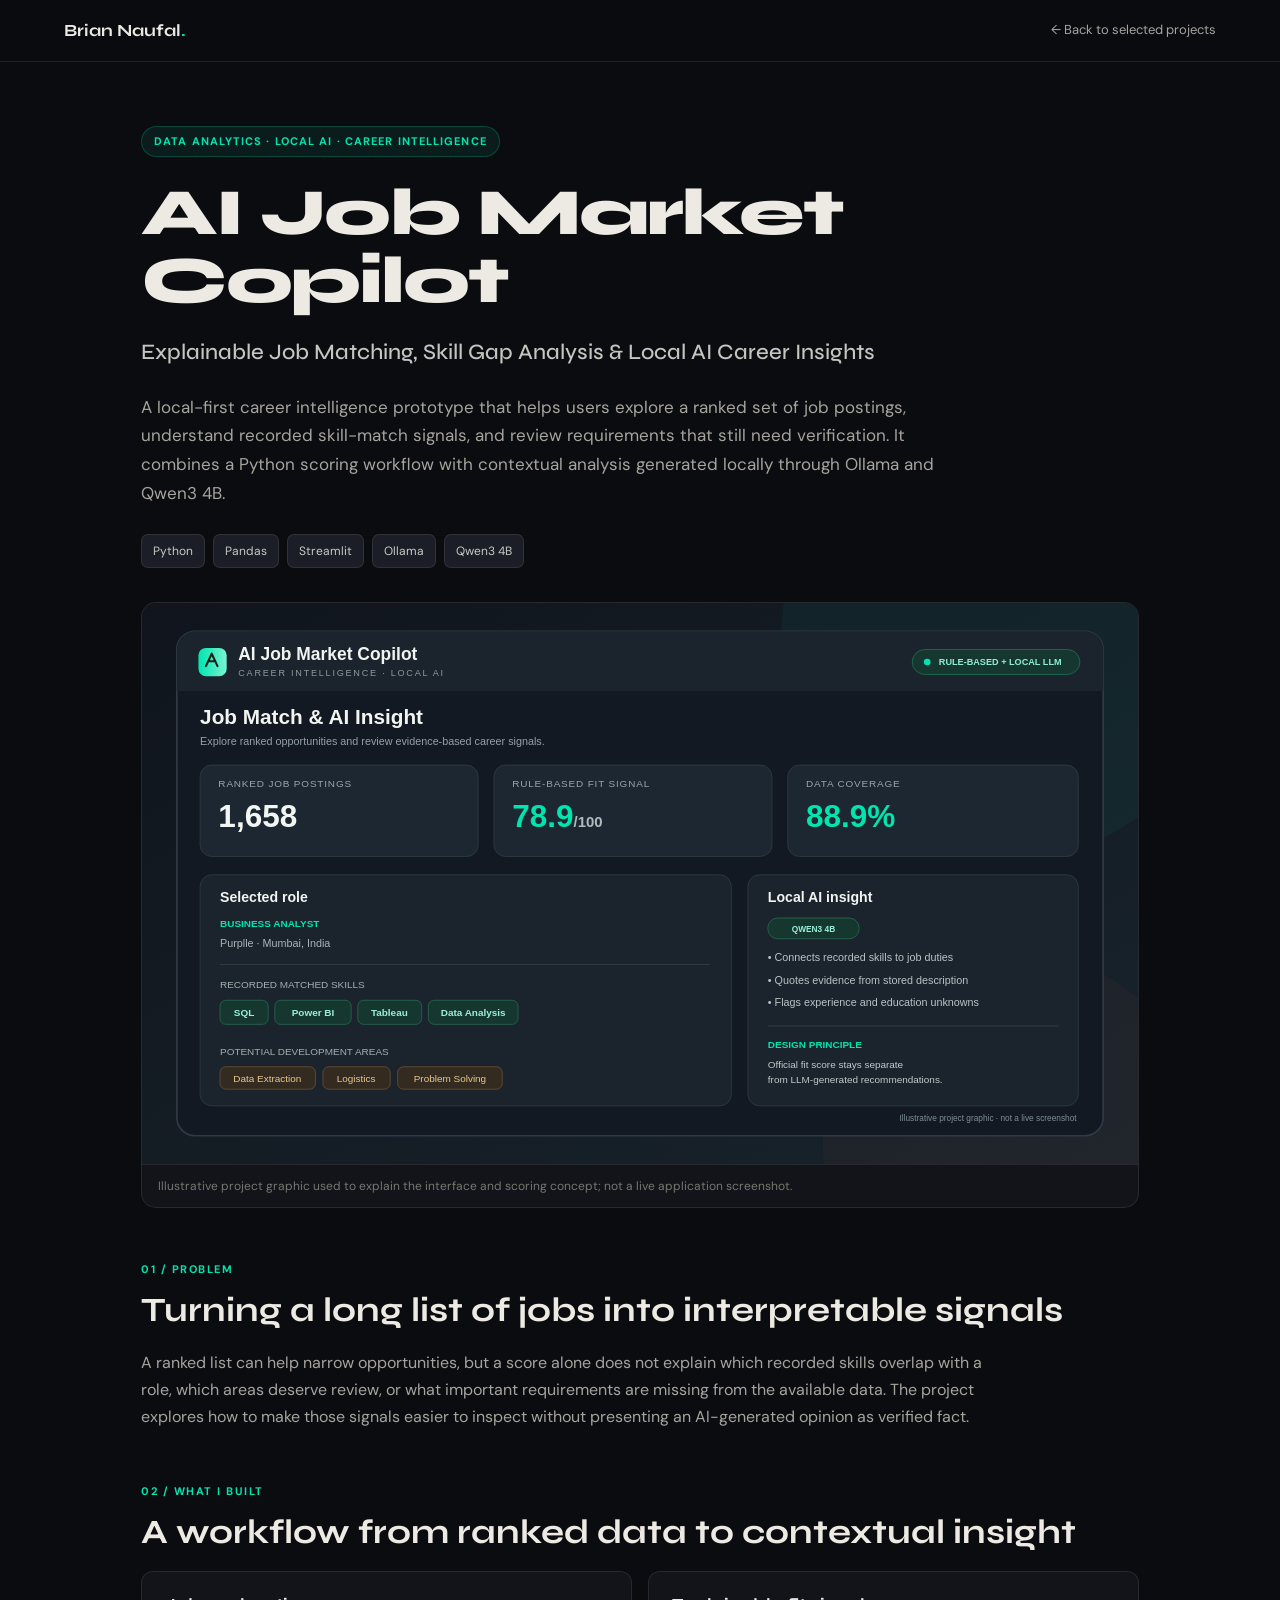
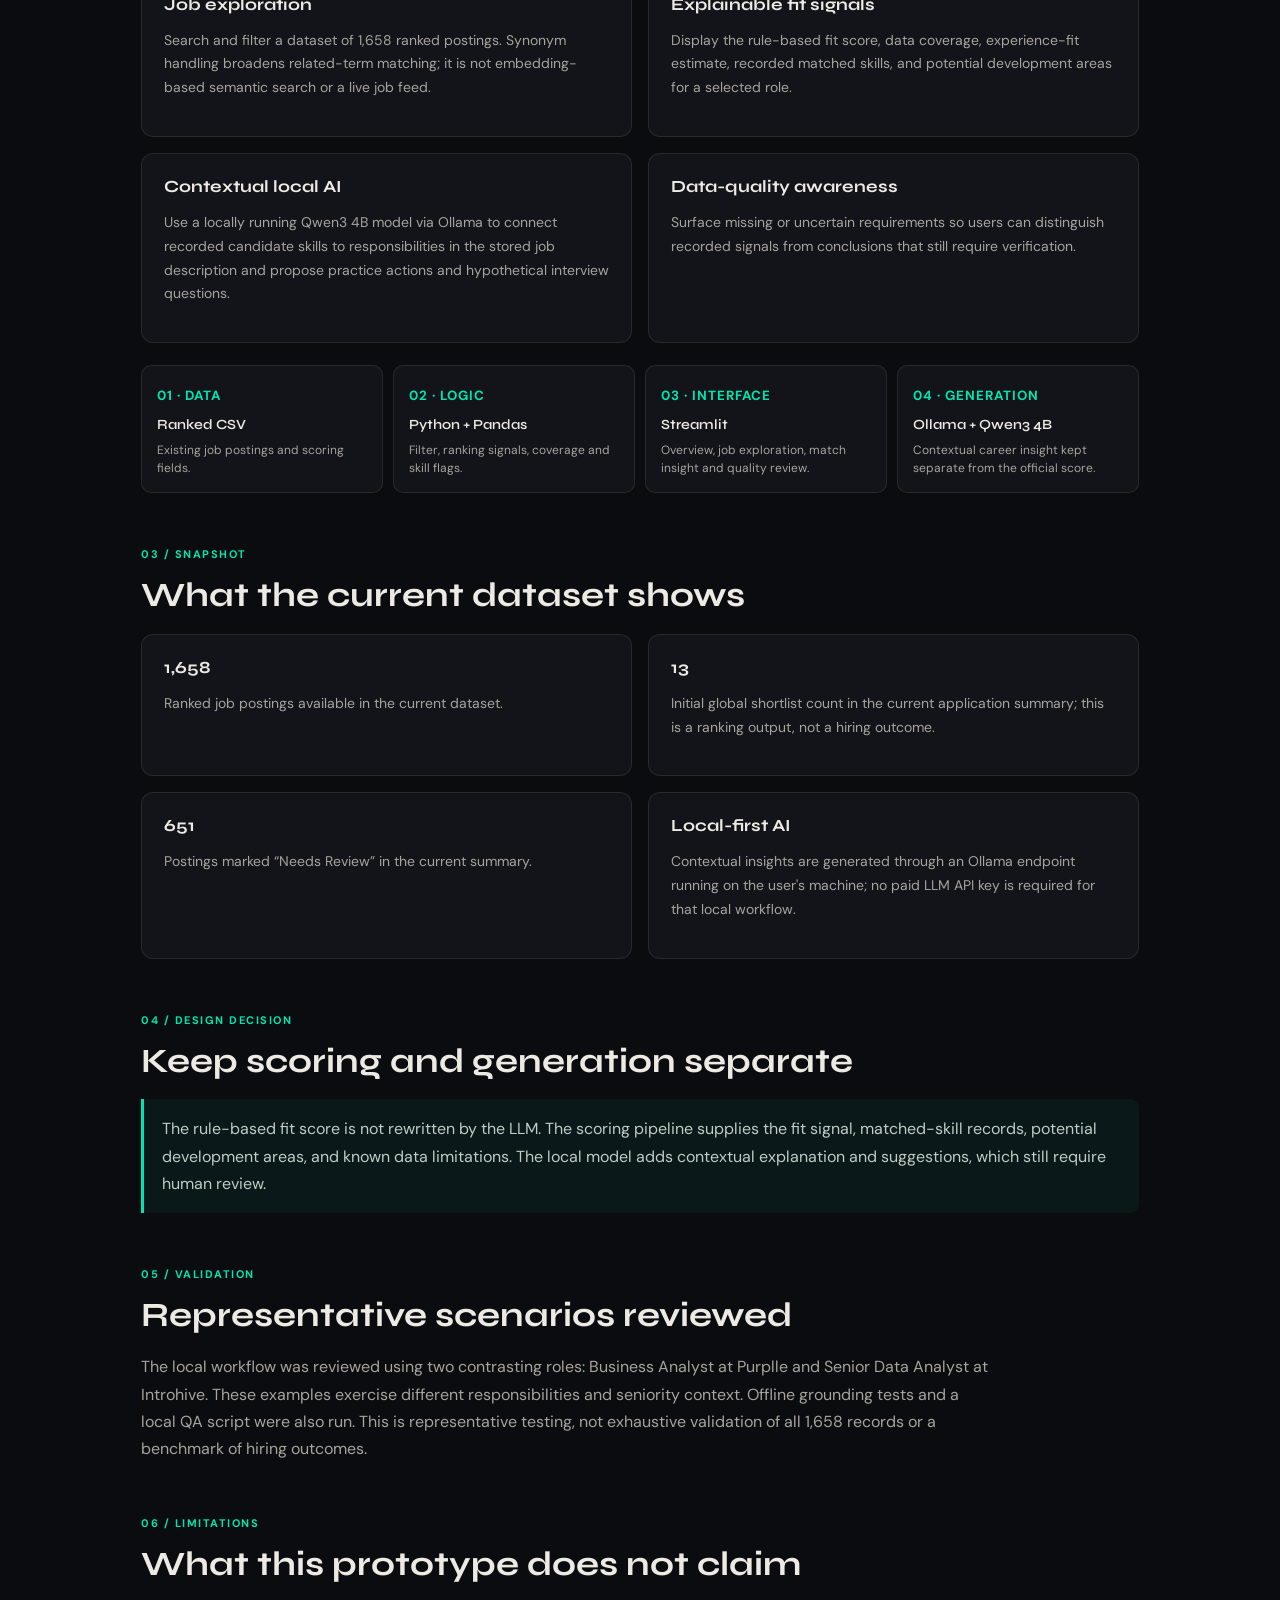
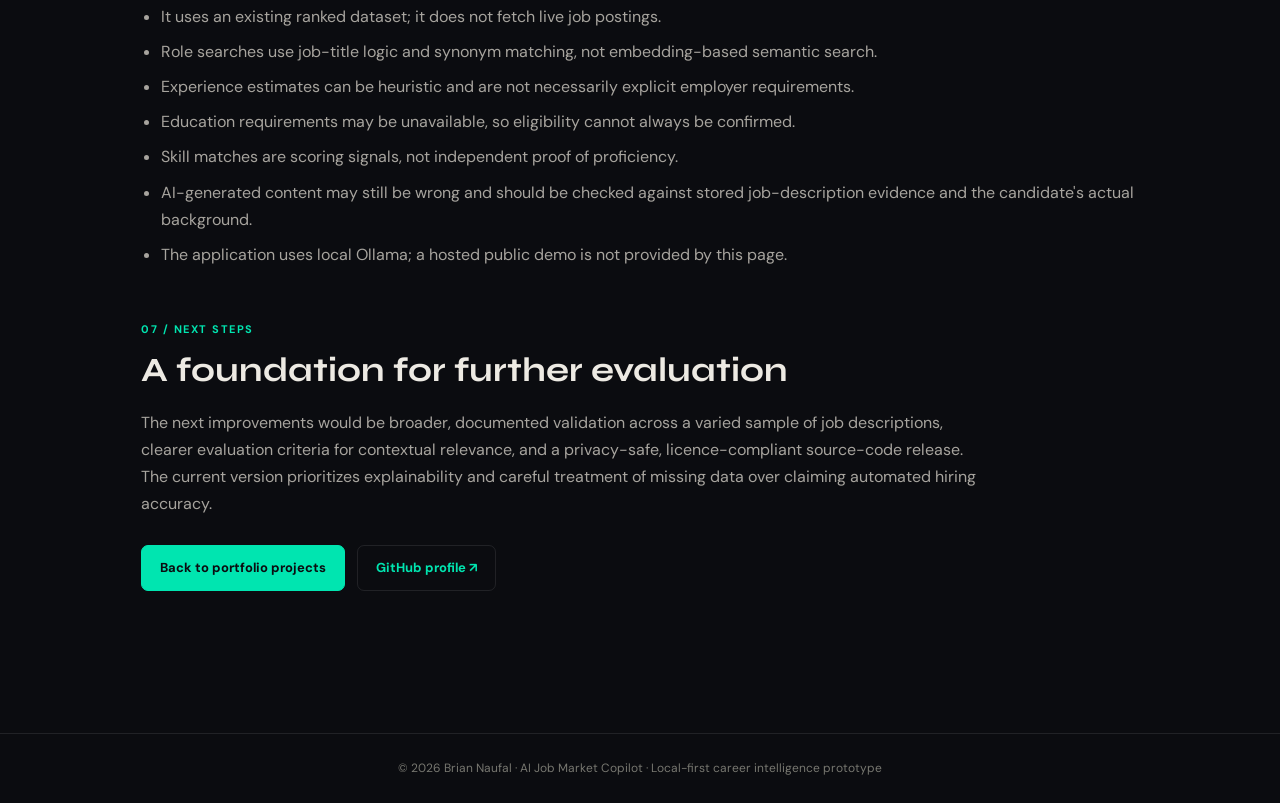
==== ai-job-market-copilot.html @ 07176ee2 "Add AI Job Market Copilot case study page" ====
<!doctype html>
<html lang="en">
<head>
<meta charset="utf-8">
<meta name="viewport" content="width=device-width, initial-scale=1">
<meta name="description" content="AI Job Market Copilot: explainable job matching, skill gap analysis, and contextual local AI career insights.">
<title>AI Job Market Copilot — Brian Naufal</title>
<link rel="preconnect" href="https://fonts.googleapis.com">
<link rel="preconnect" href="https://fonts.gstatic.com" crossorigin>
<link href="https://fonts.googleapis.com/css2?family=Syne:wght@400;500;600;700;800&family=DM+Sans:wght@300;400;500;600;700&display=swap" rel="stylesheet">
<style>
:root{--bg:#0b0c10;--bg2:#13141a;--bg3:#1c1e27;--accent:#00e5b0;--accent2:#ff6b4a;--text:#edeae3;--text2:#a7a49e;--muted:#777770;--border:rgba(255,255,255,.09);--font-head:'Syne',sans-serif;--font-body:'DM Sans',sans-serif}
*{box-sizing:border-box}html{scroll-behavior:smooth}body{margin:0;background:var(--bg);color:var(--text);font:16px/1.7 var(--font-body)}a{color:var(--accent);text-decoration:none}a:hover{color:#8affe2}nav{height:62px;position:sticky;top:0;z-index:5;display:flex;align-items:center;justify-content:space-between;padding:0 5vw;background:rgba(11,12,16,.92);backdrop-filter:blur(14px);border-bottom:1px solid var(--border)}.logo{font:700 17px var(--font-head);color:var(--text)}.logo span{color:var(--accent)}.nav-back{font-size:13px;color:var(--text2)}main{max-width:1050px;margin:auto;padding:64px 26px 90px}.eyebrow{display:inline-block;padding:5px 12px;border-radius:100px;background:rgba(0,229,176,.08);border:1px solid rgba(0,229,176,.22);color:var(--accent);font-size:11px;font-weight:700;letter-spacing:1.1px;text-transform:uppercase}.hero h1{font:800 clamp(38px,6vw,66px)/1.03 var(--font-head);letter-spacing:-2px;margin:22px 0 12px}.subtitle{font:500 clamp(17px,2vw,22px)/1.45 var(--font-head);color:#c4c6c0;max-width:830px}.lead{max-width:820px;color:var(--text2);font-size:17px;margin:24px 0}.tags{display:flex;gap:8px;flex-wrap:wrap;margin:26px 0 34px}.tag{padding:6px 11px;border:1px solid var(--border);border-radius:7px;background:var(--bg3);font-size:12px;color:#c6cbc5}.preview{border:1px solid var(--border);border-radius:15px;overflow:hidden;background:var(--bg2);margin:32px 0 48px}.preview img{display:block;width:100%;height:auto}.preview figcaption{padding:11px 16px;border-top:1px solid var(--border);font-size:12px;color:var(--muted)}section{margin:52px 0}.section-label{font-size:11px;text-transform:uppercase;letter-spacing:1.5px;color:var(--accent);font-weight:700}.section-title{font:700 clamp(25px,3vw,34px)/1.2 var(--font-head);margin:8px 0 18px}.body-copy{color:var(--text2);max-width:850px}.grid{display:grid;grid-template-columns:repeat(2,minmax(0,1fr));gap:16px}.card{background:var(--bg2);border:1px solid var(--border);border-radius:12px;padding:22px}.card h3{font:700 17px var(--font-head);margin:0 0 8px}.card p,.card li{color:var(--text2);font-size:14px}.card ul{padding-left:19px;margin:9px 0 0}.flow{display:grid;grid-template-columns:repeat(4,minmax(0,1fr));gap:10px;margin-top:22px}.step{background:var(--bg2);border:1px solid var(--border);border-radius:10px;padding:15px}.step small{color:var(--accent);text-transform:uppercase;letter-spacing:1px;font-weight:700}.step strong{display:block;font:600 14px var(--font-head);margin:8px 0}.step span{display:block;color:var(--text2);font-size:12px;line-height:1.5}.note{border-left:3px solid var(--accent);background:rgba(0,229,176,.055);padding:16px 18px;color:#c2cbc5;border-radius:0 9px 9px 0}.limit-list{color:var(--text2);padding-left:20px}.limit-list li{margin:8px 0}.actions{display:flex;gap:12px;flex-wrap:wrap;margin-top:28px}.button{display:inline-flex;padding:11px 18px;border-radius:7px;border:1px solid var(--border);font-weight:700;font-size:13px}.button.primary{background:var(--accent);color:#0b0c10;border-color:var(--accent)}footer{padding:24px 5vw;border-top:1px solid var(--border);color:var(--muted);font-size:12px;text-align:center}@media(max-width:700px){main{padding:45px 18px 65px}.grid{grid-template-columns:1fr}.flow{grid-template-columns:repeat(2,minmax(0,1fr))}nav{padding:0 18px}.nav-back{font-size:12px}}
</style>
</head>
<body>
<nav><a class="logo" href="index.html">Brian Naufal<span>.</span></a><a class="nav-back" href="index.html#projects">← Back to selected projects</a></nav>
<main>
<header class="hero">
<span class="eyebrow">Data Analytics · Local AI · Career Intelligence</span>
<h1>AI Job Market<br>Copilot</h1>
<p class="subtitle">Explainable Job Matching, Skill Gap Analysis &amp; Local AI Career Insights</p>
<p class="lead">A local-first career intelligence prototype that helps users explore a ranked set of job postings, understand recorded skill-match signals, and review requirements that still need verification. It combines a Python scoring workflow with contextual analysis generated locally through Ollama and Qwen3 4B.</p>
<div class="tags"><span class="tag">Python</span><span class="tag">Pandas</span><span class="tag">Streamlit</span><span class="tag">Ollama</span><span class="tag">Qwen3 4B</span></div>
<figure class="preview"><img src="assets/project-thumbnails/ai-job-market-copilot.svg" alt="Illustrative AI Job Market Copilot interface graphic"><figcaption>Illustrative project graphic used to explain the interface and scoring concept; not a live application screenshot.</figcaption></figure>
</header>

<section>
<p class="section-label">01 / Problem</p><h2 class="section-title">Turning a long list of jobs into interpretable signals</h2>
<p class="body-copy">A ranked list can help narrow opportunities, but a score alone does not explain which recorded skills overlap with a role, which areas deserve review, or what important requirements are missing from the available data. The project explores how to make those signals easier to inspect without presenting an AI-generated opinion as verified fact.</p>
</section>

<section>
<p class="section-label">02 / What I built</p><h2 class="section-title">A workflow from ranked data to contextual insight</h2>
<div class="grid">
<article class="card"><h3>Job exploration</h3><p>Search and filter a dataset of 1,658 ranked postings. Synonym handling broadens related-term matching; it is not embedding-based semantic search or a live job feed.</p></article>
<article class="card"><h3>Explainable fit signals</h3><p>Display the rule-based fit score, data coverage, experience-fit estimate, recorded matched skills, and potential development areas for a selected role.</p></article>
<article class="card"><h3>Contextual local AI</h3><p>Use a locally running Qwen3 4B model via Ollama to connect recorded candidate skills to responsibilities in the stored job description and propose practice actions and hypothetical interview questions.</p></article>
<article class="card"><h3>Data-quality awareness</h3><p>Surface missing or uncertain requirements so users can distinguish recorded signals from conclusions that still require verification.</p></article>
</div>
<div class="flow">
<div class="step"><small>01 · Data</small><strong>Ranked CSV</strong><span>Existing job postings and scoring fields.</span></div>
<div class="step"><small>02 · Logic</small><strong>Python + Pandas</strong><span>Filter, ranking signals, coverage and skill flags.</span></div>
<div class="step"><small>03 · Interface</small><strong>Streamlit</strong><span>Overview, job exploration, match insight and quality review.</span></div>
<div class="step"><small>04 · Generation</small><strong>Ollama + Qwen3 4B</strong><span>Contextual career insight kept separate from the official score.</span></div>
</div>
</section>

<section>
<p class="section-label">03 / Snapshot</p><h2 class="section-title">What the current dataset shows</h2>
<div class="grid">
<article class="card"><h3>1,658</h3><p>Ranked job postings available in the current dataset.</p></article>
<article class="card"><h3>13</h3><p>Initial global shortlist count in the current application summary; this is a ranking output, not a hiring outcome.</p></article>
<article class="card"><h3>651</h3><p>Postings marked “Needs Review” in the current summary.</p></article>
<article class="card"><h3>Local-first AI</h3><p>Contextual insights are generated through an Ollama endpoint running on the user's machine; no paid LLM API key is required for that local workflow.</p></article>
</div>
</section>

<section>
<p class="section-label">04 / Design decision</p><h2 class="section-title">Keep scoring and generation separate</h2>
<div class="note">The rule-based fit score is not rewritten by the LLM. The scoring pipeline supplies the fit signal, matched-skill records, potential development areas, and known data limitations. The local model adds contextual explanation and suggestions, which still require human review.</div>
</section>

<section>
<p class="section-label">05 / Validation</p><h2 class="section-title">Representative scenarios reviewed</h2>
<p class="body-copy">The local workflow was reviewed using two contrasting roles: Business Analyst at Purplle and Senior Data Analyst at Introhive. These examples exercise different responsibilities and seniority context. Offline grounding tests and a local QA script were also run. This is representative testing, not exhaustive validation of all 1,658 records or a benchmark of hiring outcomes.</p>
</section>

<section>
<p class="section-label">06 / Limitations</p><h2 class="section-title">What this prototype does not claim</h2>
<ul class="limit-list">
<li>It uses an existing ranked dataset; it does not fetch live job postings.</li>
<li>Role searches use job-title logic and synonym matching, not embedding-based semantic search.</li>
<li>Experience estimates can be heuristic and are not necessarily explicit employer requirements.</li>
<li>Education requirements may be unavailable, so eligibility cannot always be confirmed.</li>
<li>Skill matches are scoring signals, not independent proof of proficiency.</li>
<li>AI-generated content may still be wrong and should be checked against stored job-description evidence and the candidate's actual background.</li>
<li>The application uses local Ollama; a hosted public demo is not provided by this page.</li>
</ul>
</section>

<section>
<p class="section-label">07 / Next steps</p><h2 class="section-title">A foundation for further evaluation</h2>
<p class="body-copy">The next improvements would be broader, documented validation across a varied sample of job descriptions, clearer evaluation criteria for contextual relevance, and a privacy-safe, licence-compliant source-code release. The current version prioritizes explainability and careful treatment of missing data over claiming automated hiring accuracy.</p>
<div class="actions"><a class="button primary" href="index.html#projects">Back to portfolio projects</a><a class="button" href="https://github.com/briannaufal211" target="_blank" rel="noopener noreferrer">GitHub profile ↗</a></div>
</section>
</main>
<footer>© 2026 Brian Naufal · AI Job Market Copilot · Local-first career intelligence prototype</footer>
</body>
</html>
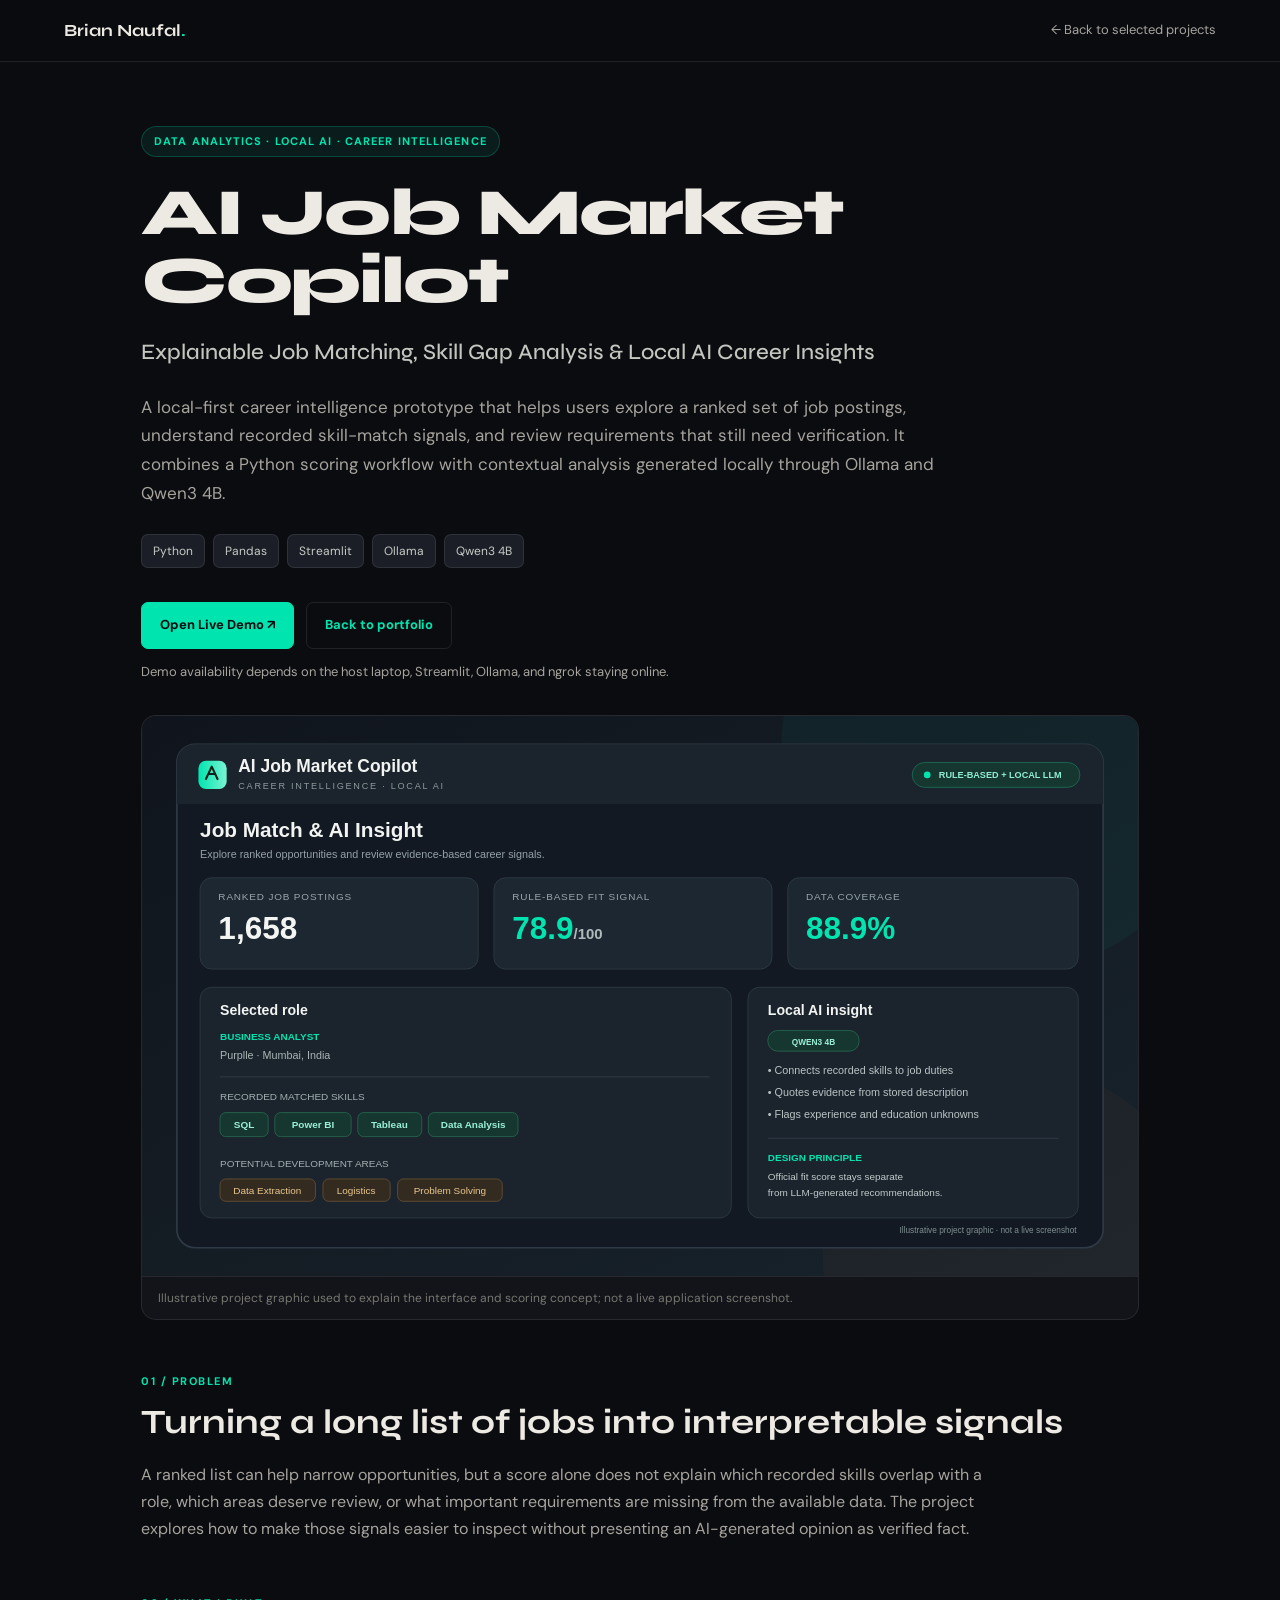
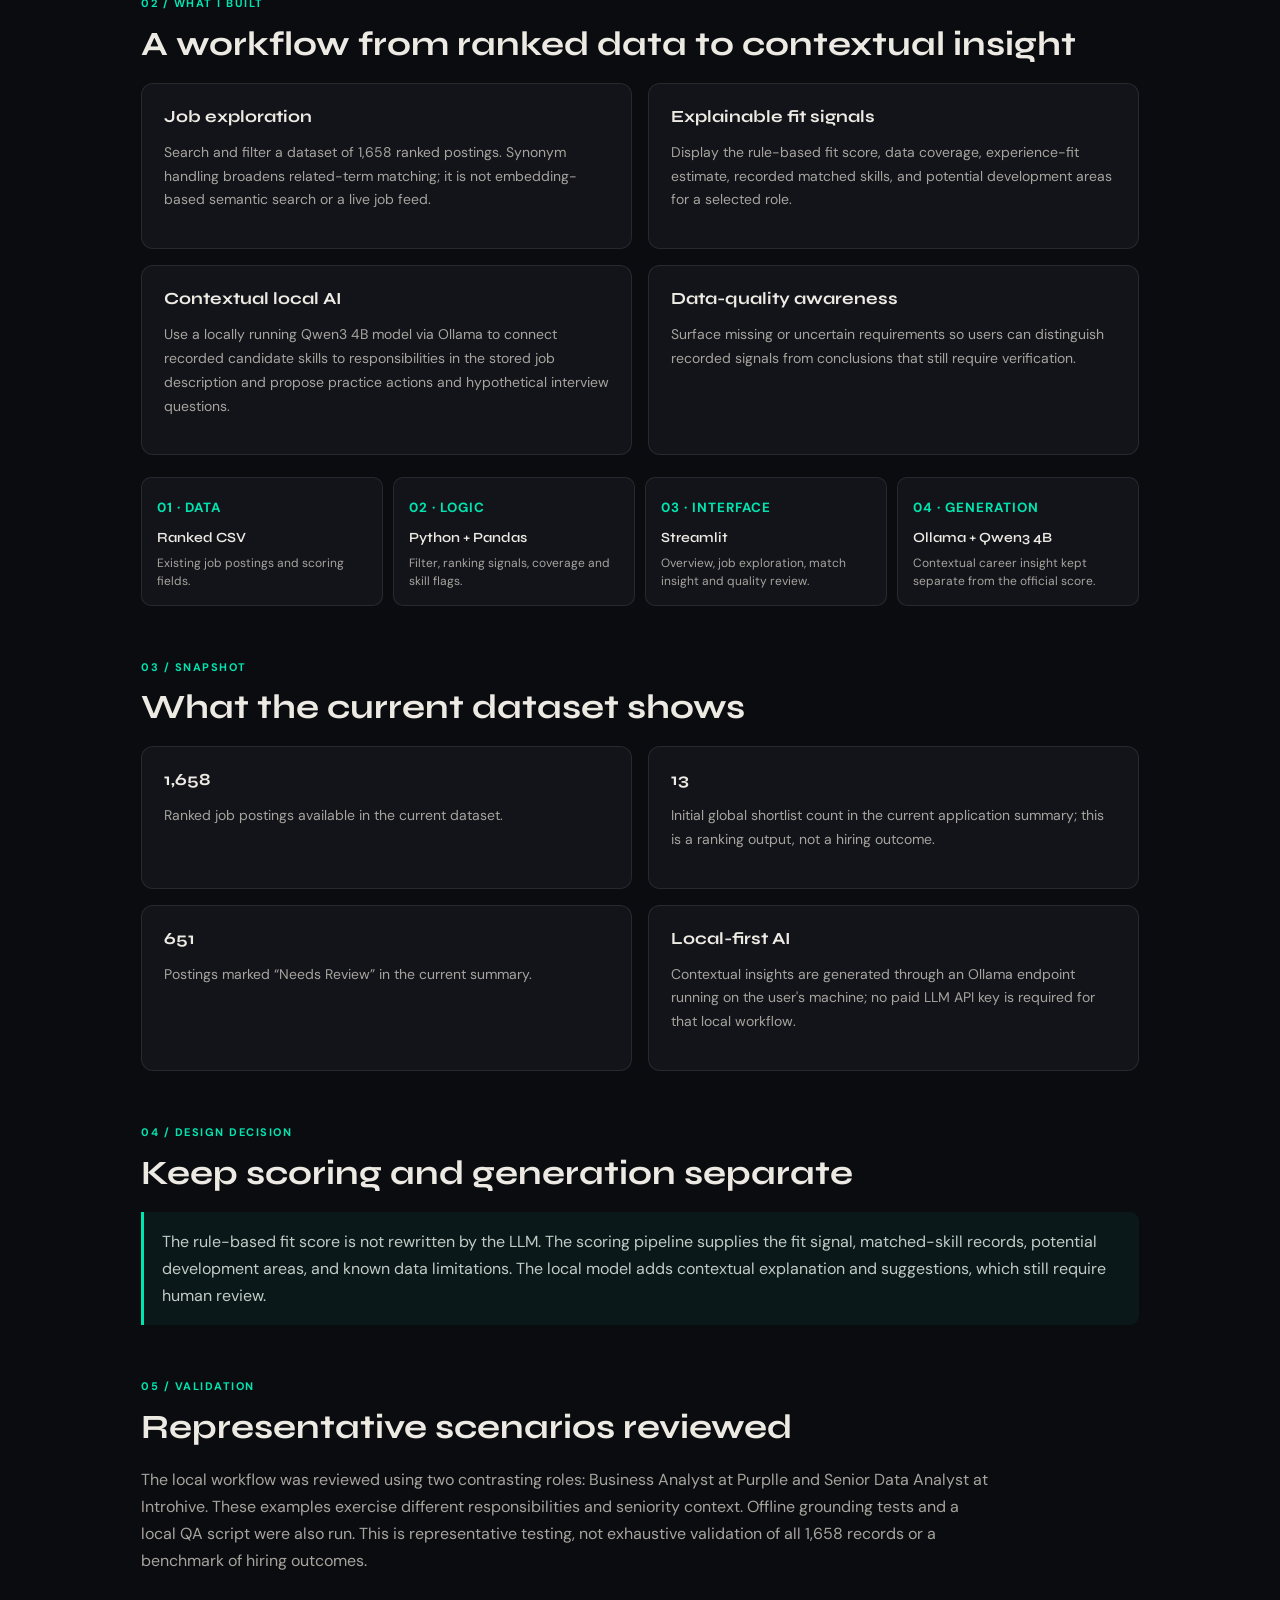
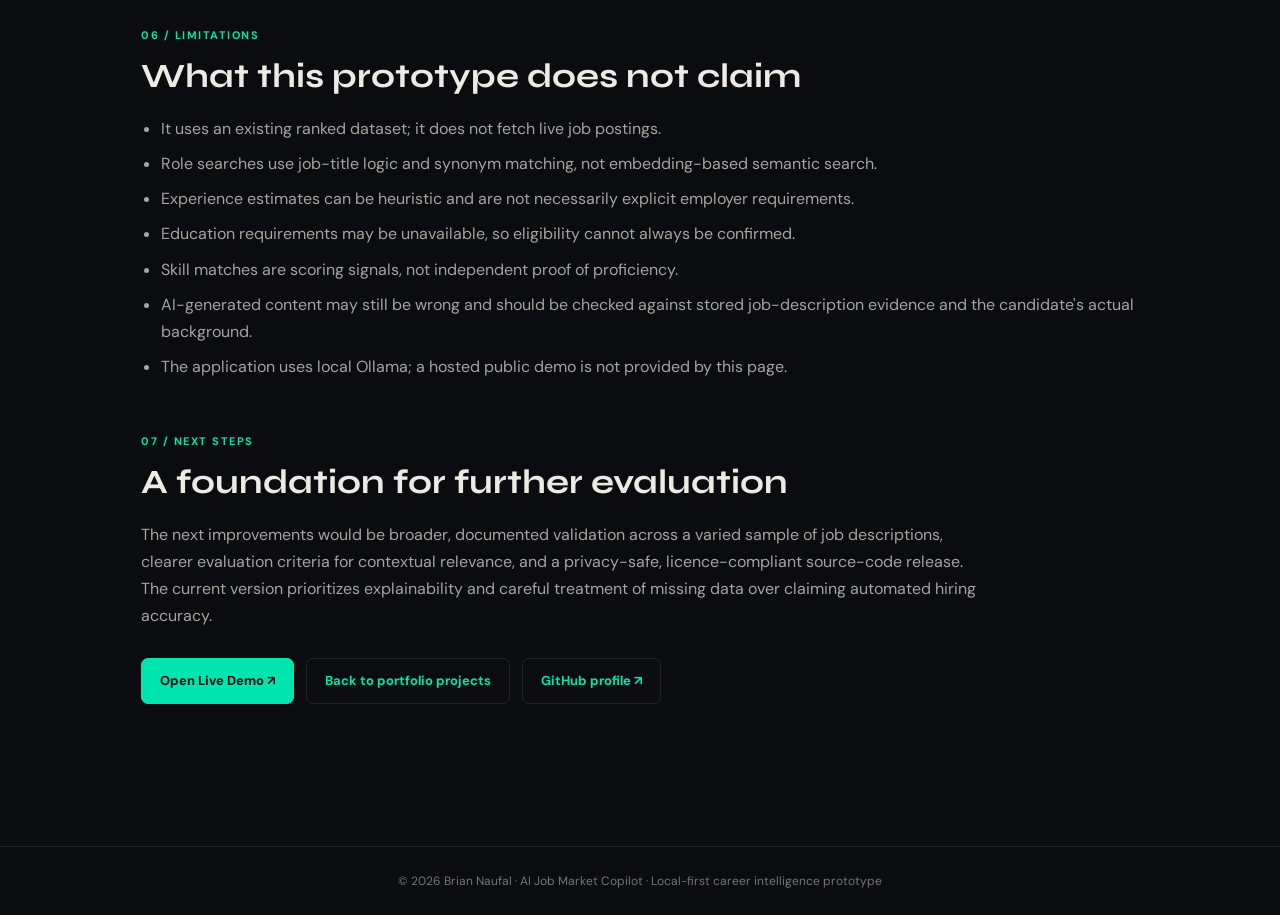
==== commit ba7a0206: "Add Live Demo CTA and availability note to AI Job Market Copilot case study" ====
--- a/ai-job-market-copilot.html
+++ b/ai-job-market-copilot.html
@@ -22,6 +22,8 @@
 <p class="subtitle">Explainable Job Matching, Skill Gap Analysis &amp; Local AI Career Insights</p>
 <p class="lead">A local-first career intelligence prototype that helps users explore a ranked set of job postings, understand recorded skill-match signals, and review requirements that still need verification. It combines a Python scoring workflow with contextual analysis generated locally through Ollama and Qwen3 4B.</p>
 <div class="tags"><span class="tag">Python</span><span class="tag">Pandas</span><span class="tag">Streamlit</span><span class="tag">Ollama</span><span class="tag">Qwen3 4B</span></div>
+<div class="actions"><a class="button primary" href="https://refinery-tableware-skintight.ngrok-free.dev" target="_blank" rel="noopener noreferrer">Open Live Demo ↗</a><a class="button" href="index.html#projects">Back to portfolio</a></div>
+<p class="body-copy" style="font-size:13px;margin-top:12px">Demo availability depends on the host laptop, Streamlit, Ollama, and ngrok staying online.</p>
 <figure class="preview"><img src="assets/project-thumbnails/ai-job-market-copilot.svg" alt="Illustrative AI Job Market Copilot interface graphic"><figcaption>Illustrative project graphic used to explain the interface and scoring concept; not a live application screenshot.</figcaption></figure>
 </header>
 
@@ -82,7 +84,7 @@
 <section>
 <p class="section-label">07 / Next steps</p><h2 class="section-title">A foundation for further evaluation</h2>
 <p class="body-copy">The next improvements would be broader, documented validation across a varied sample of job descriptions, clearer evaluation criteria for contextual relevance, and a privacy-safe, licence-compliant source-code release. The current version prioritizes explainability and careful treatment of missing data over claiming automated hiring accuracy.</p>
-<div class="actions"><a class="button primary" href="index.html#projects">Back to portfolio projects</a><a class="button" href="https://github.com/briannaufal211" target="_blank" rel="noopener noreferrer">GitHub profile ↗</a></div>
+<div class="actions"><a class="button primary" href="https://refinery-tableware-skintight.ngrok-free.dev" target="_blank" rel="noopener noreferrer">Open Live Demo ↗</a><a class="button" href="index.html#projects">Back to portfolio projects</a><a class="button" href="https://github.com/briannaufal211" target="_blank" rel="noopener noreferrer">GitHub profile ↗</a></div>
 </section>
 </main>
 <footer>© 2026 Brian Naufal · AI Job Market Copilot · Local-first career intelligence prototype</footer>
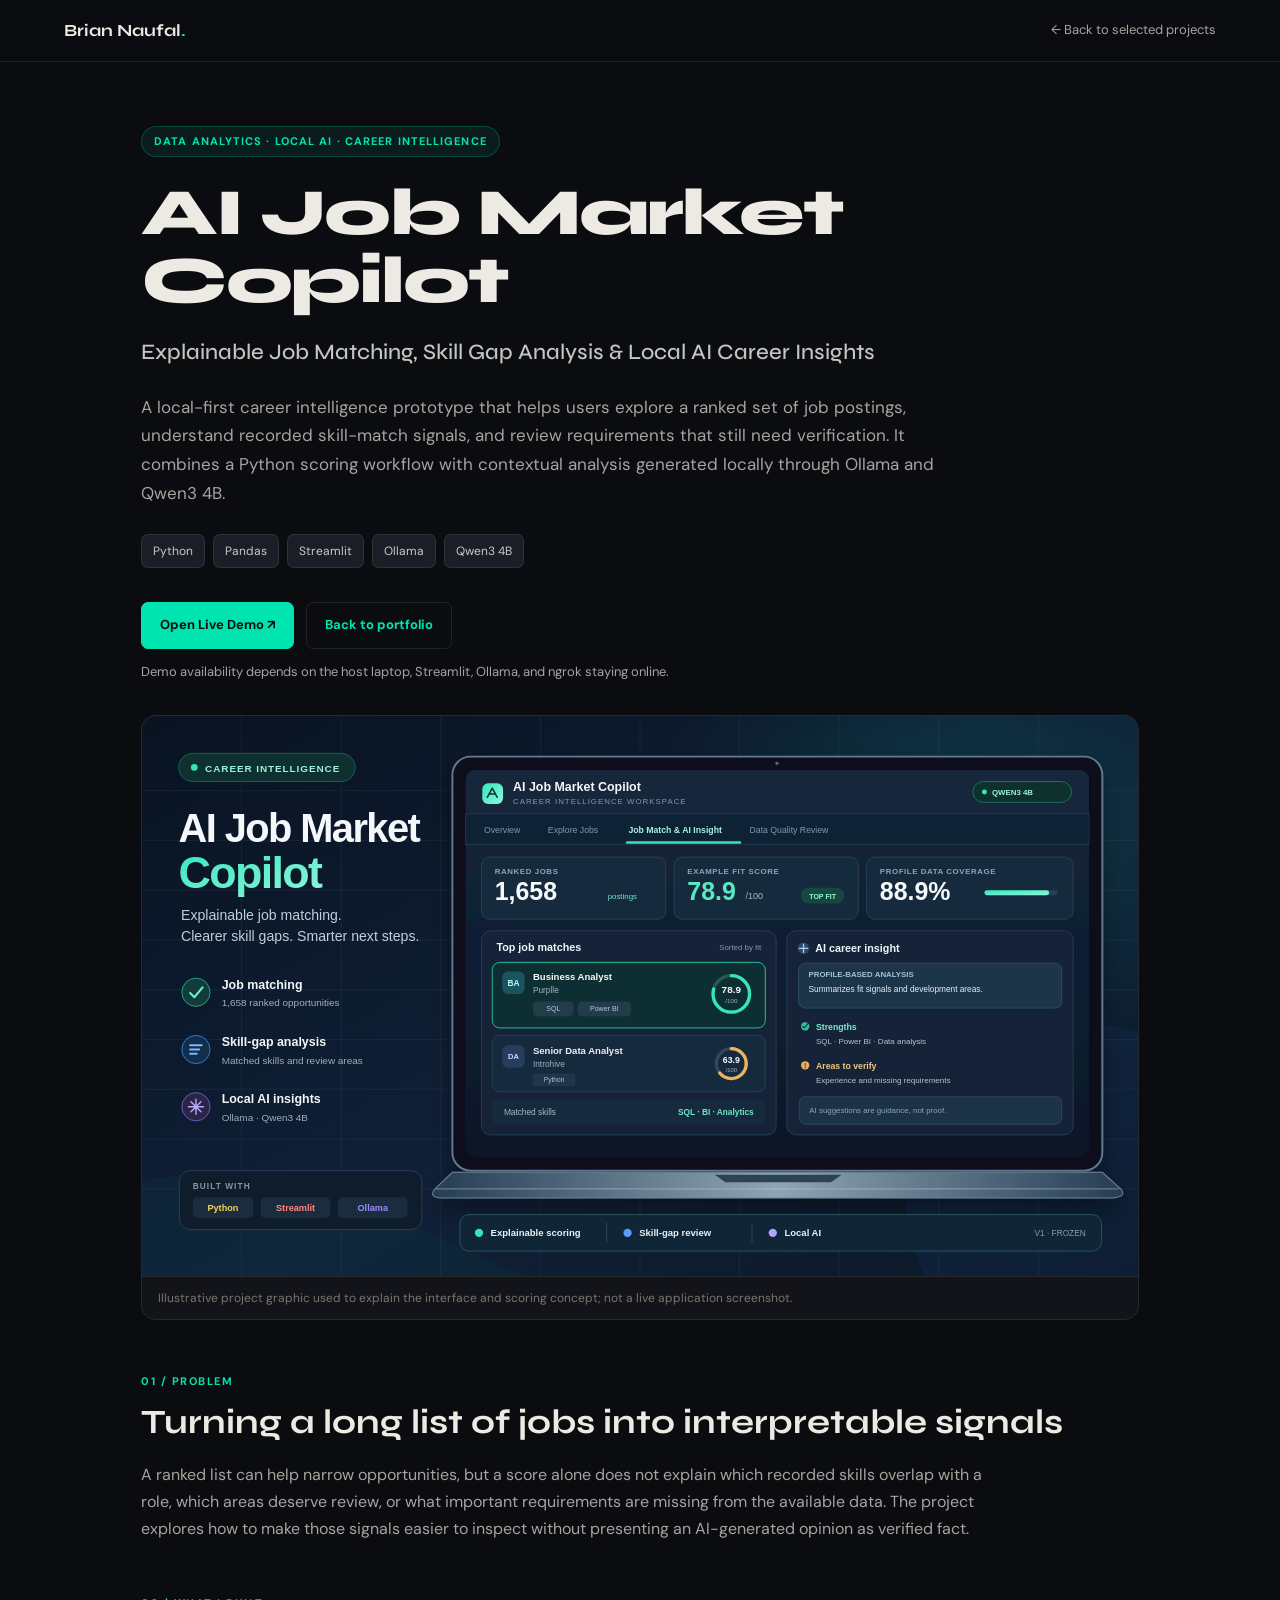
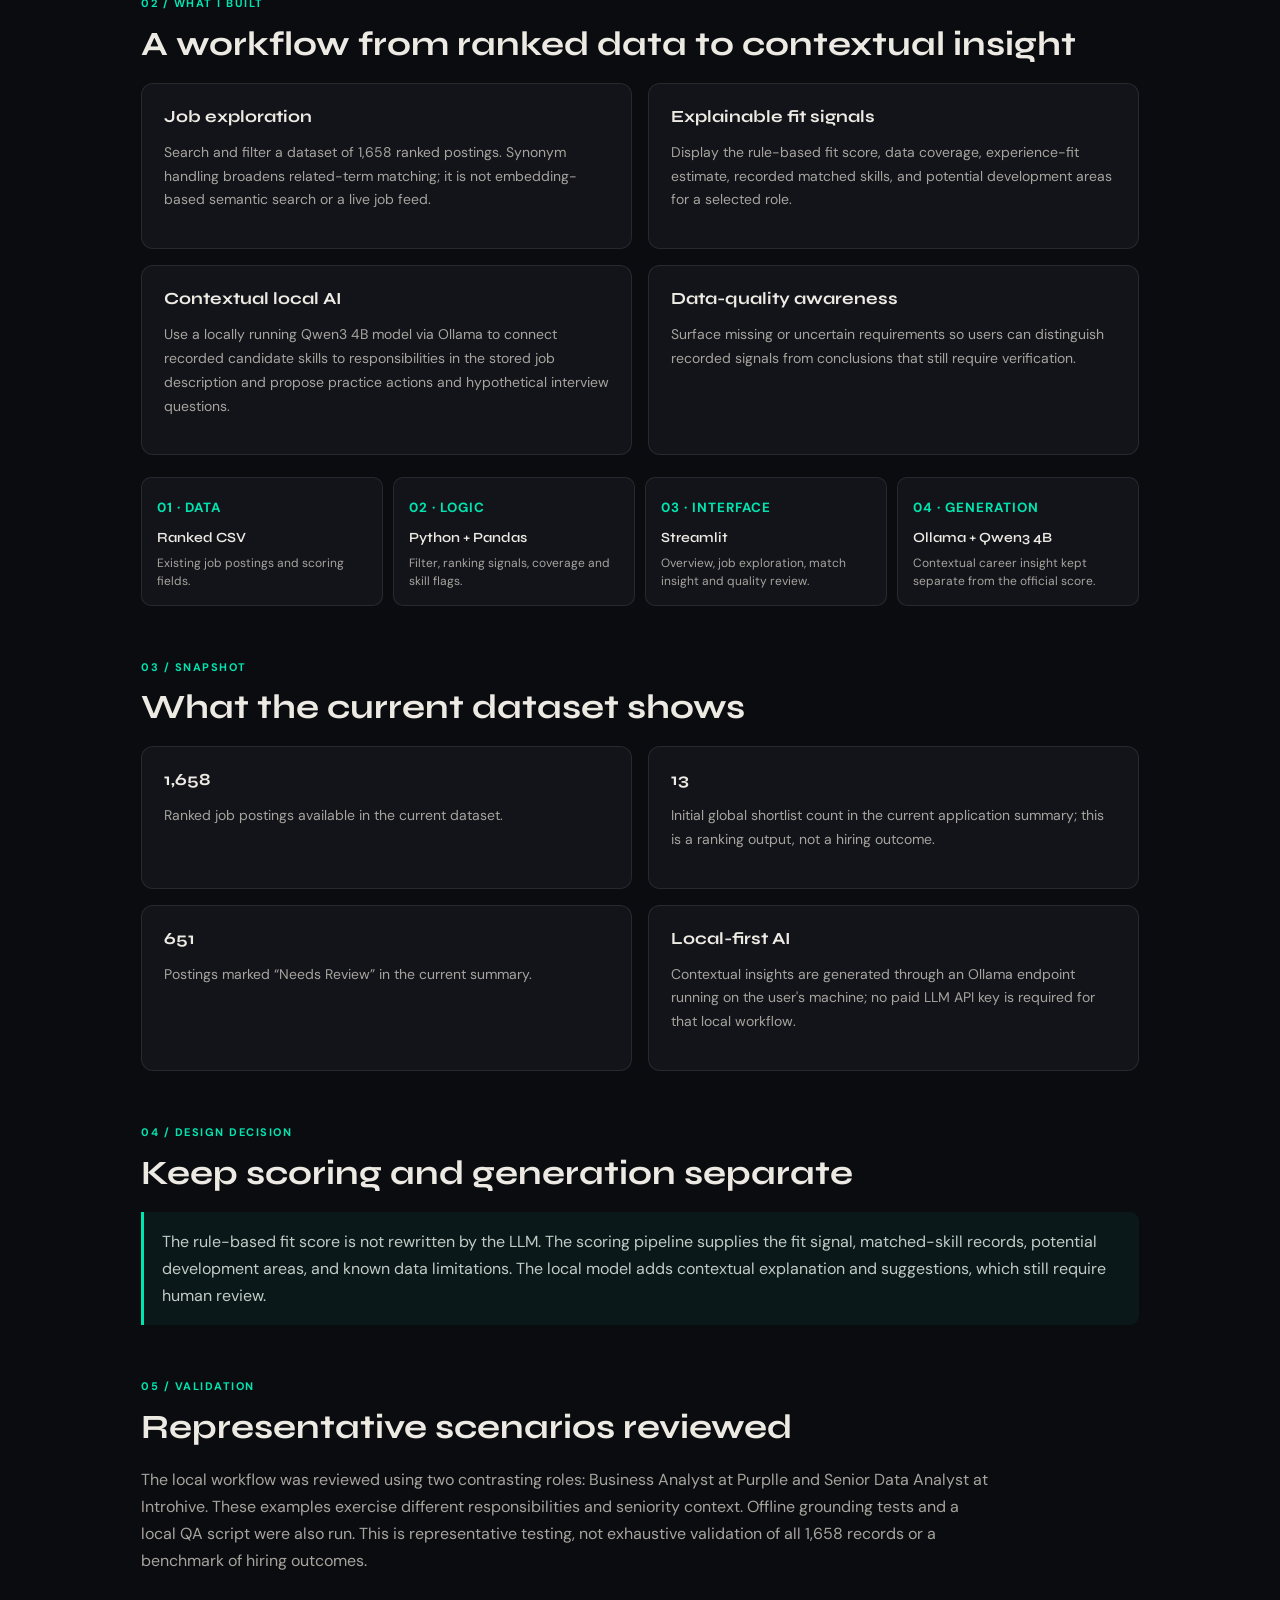
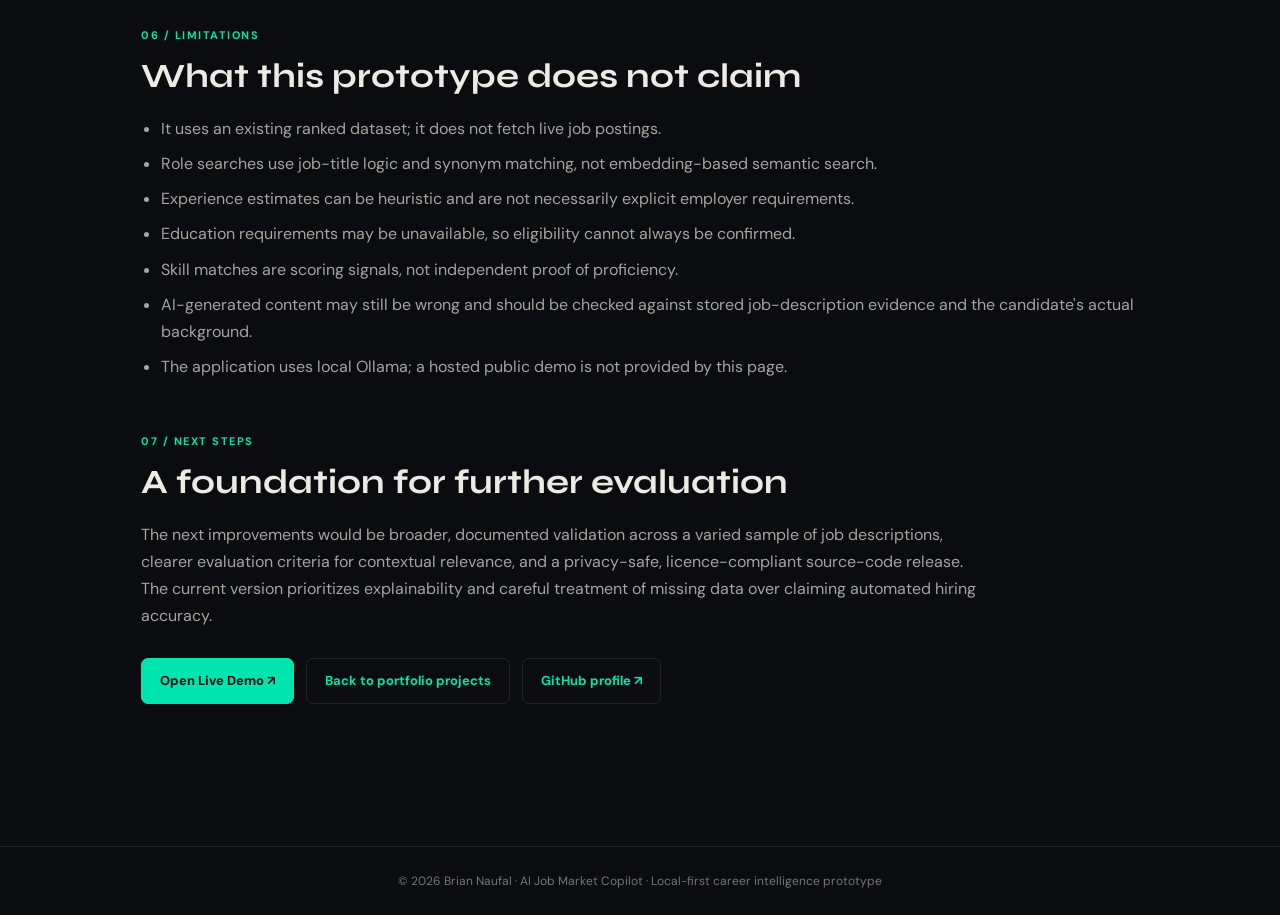
==== commit c11b14b2: "Refresh AI Job Market Copilot thumbnail on case study" ====
--- a/ai-job-market-copilot.html
+++ b/ai-job-market-copilot.html
@@ -24,7 +24,7 @@
 <div class="tags"><span class="tag">Python</span><span class="tag">Pandas</span><span class="tag">Streamlit</span><span class="tag">Ollama</span><span class="tag">Qwen3 4B</span></div>
 <div class="actions"><a class="button primary" href="https://refinery-tableware-skintight.ngrok-free.dev" target="_blank" rel="noopener noreferrer">Open Live Demo ↗</a><a class="button" href="index.html#projects">Back to portfolio</a></div>
 <p class="body-copy" style="font-size:13px;margin-top:12px">Demo availability depends on the host laptop, Streamlit, Ollama, and ngrok staying online.</p>
-<figure class="preview"><img src="assets/project-thumbnails/ai-job-market-copilot.svg" alt="Illustrative AI Job Market Copilot interface graphic"><figcaption>Illustrative project graphic used to explain the interface and scoring concept; not a live application screenshot.</figcaption></figure>
+<figure class="preview"><img src="assets/project-thumbnails/ai-job-market-copilot.svg?v=2" alt="Illustrative AI Job Market Copilot interface graphic"><figcaption>Illustrative project graphic used to explain the interface and scoring concept; not a live application screenshot.</figcaption></figure>
 </header>
 
 <section>
